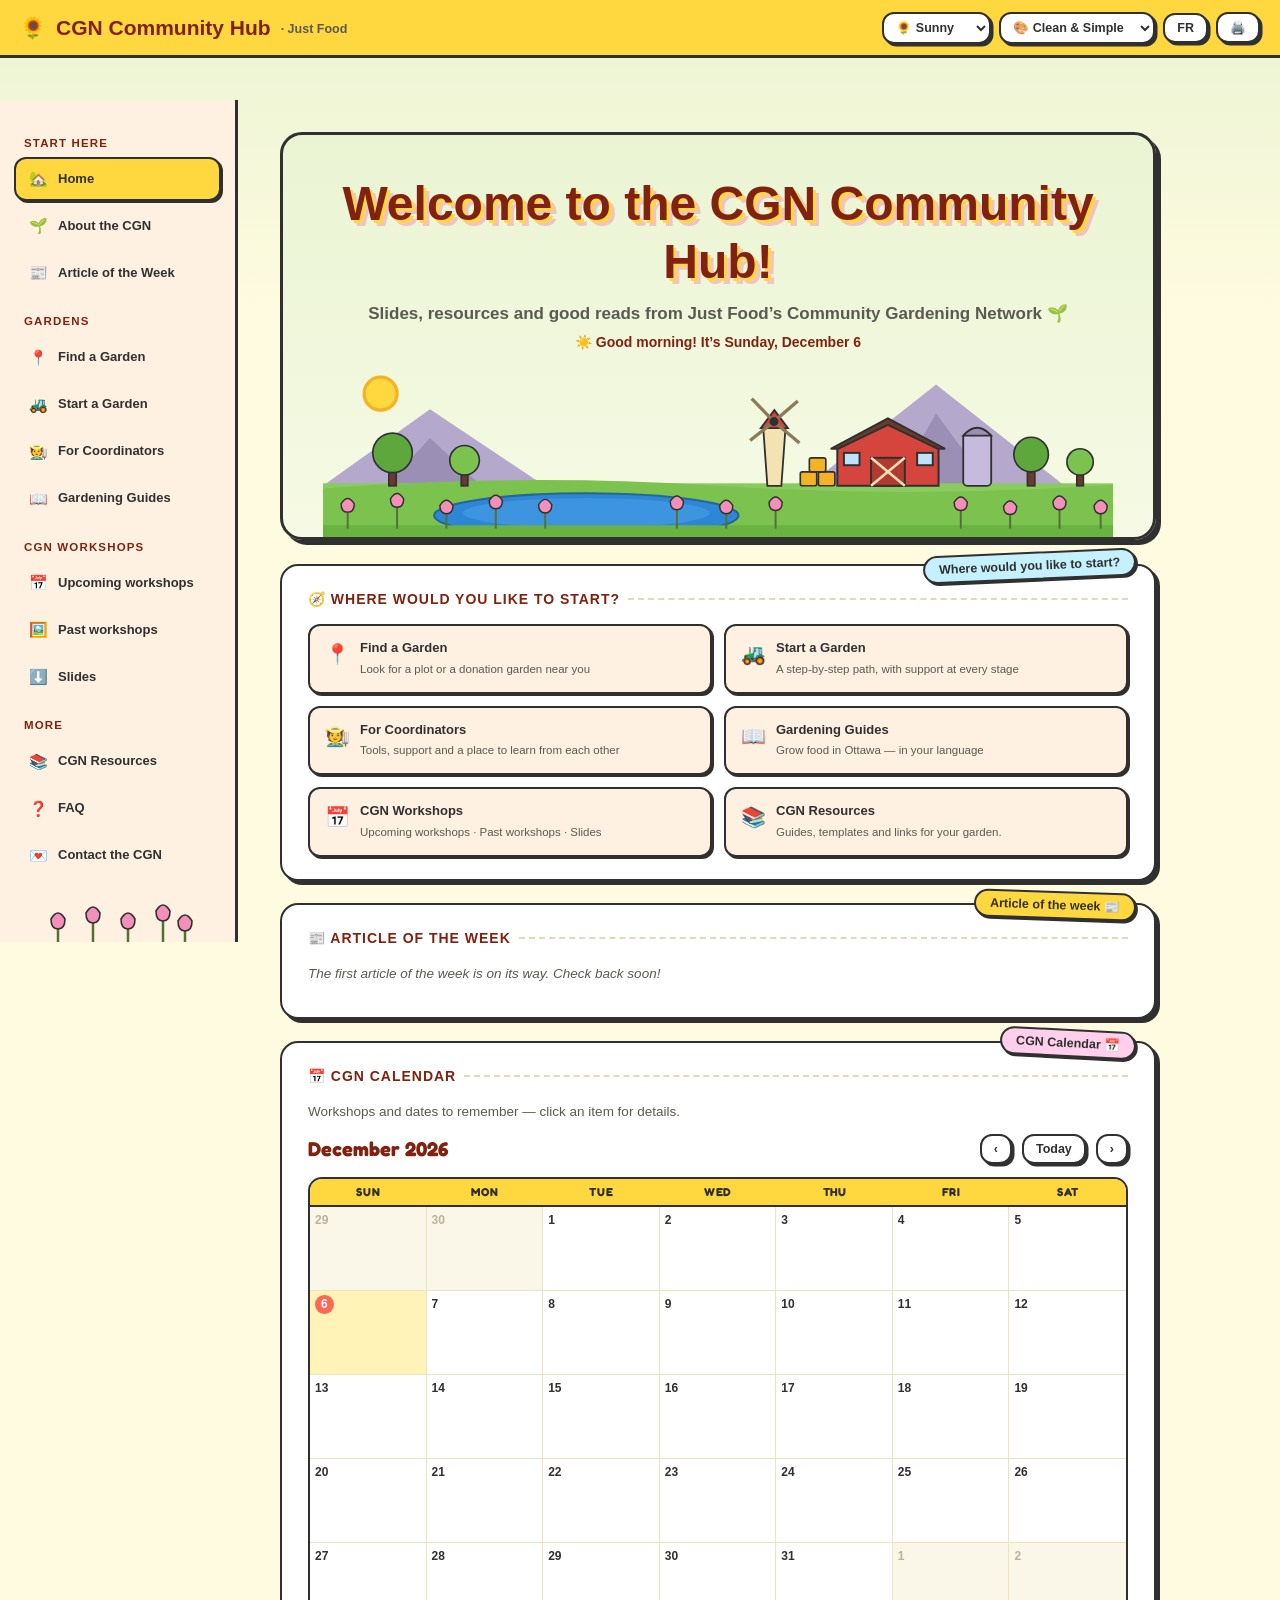
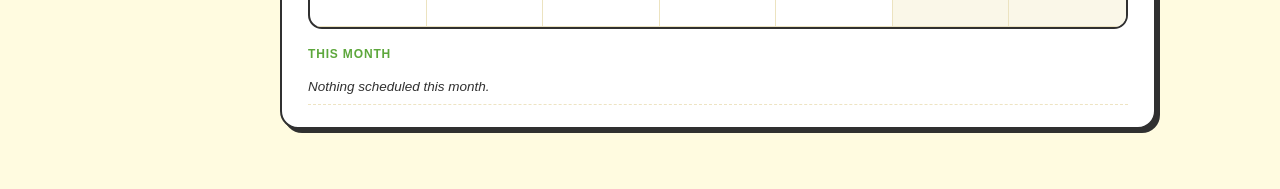
==== index.html @ 7075d959 "Add TEST BUILD banner and index.html redirect for GitHub Pages Preparing the public Hub for its firs" ====
<!DOCTYPE html>
<html lang="en">
<head>
<meta charset="UTF-8">
<meta http-equiv="refresh" content="0; url=CGN_Community_Hub.html">
<link rel="canonical" href="CGN_Community_Hub.html">
<title>CGN Community Hub &mdash; redirecting</title>
<style>body{font:400 15px/1.5 -apple-system,BlinkMacSystemFont,sans-serif;max-width:640px;margin:48px auto;padding:0 16px;color:#222}</style>
</head>
<body>
<p>Redirecting to the <a href="CGN_Community_Hub.html">CGN Community Hub</a>&hellip;</p>
<p><small>If the page doesn&rsquo;t load in a moment, click the link above.</small></p>
</body>
</html>
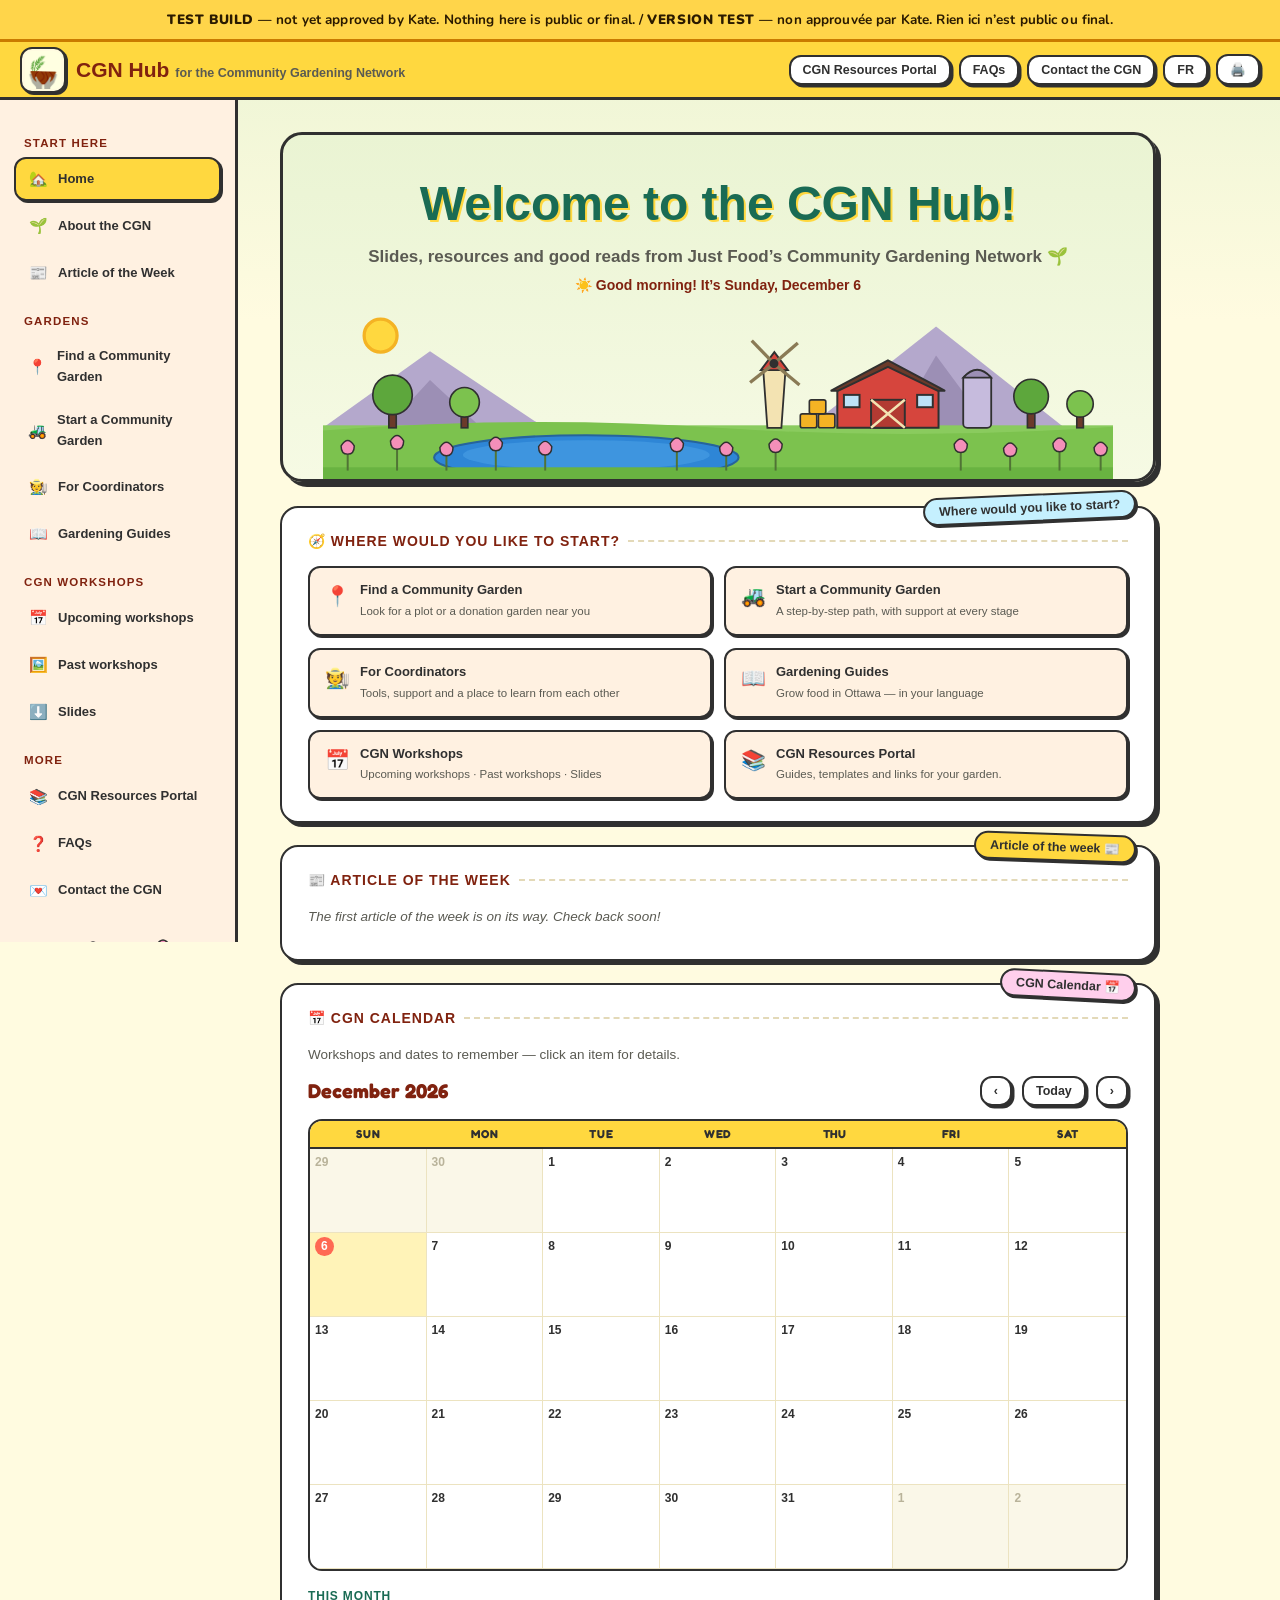
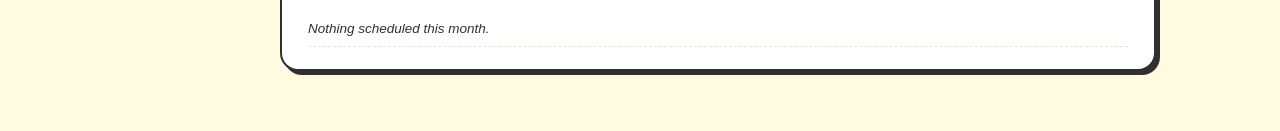
==== commit f9f9272a: "Prompt 001: rename public site to "CGN Hub" - Rename files: the public site becomes CGN_Hub.html; Na" ====
--- a/index.html
+++ b/index.html
@@ -2,13 +2,13 @@
 <html lang="en">
 <head>
 <meta charset="UTF-8">
-<meta http-equiv="refresh" content="0; url=CGN_Community_Hub.html">
-<link rel="canonical" href="CGN_Community_Hub.html">
-<title>CGN Community Hub &mdash; redirecting</title>
+<meta http-equiv="refresh" content="0; url=CGN_Hub.html">
+<link rel="canonical" href="CGN_Hub.html">
+<title>CGN Hub &mdash; redirecting</title>
 <style>body{font:400 15px/1.5 -apple-system,BlinkMacSystemFont,sans-serif;max-width:640px;margin:48px auto;padding:0 16px;color:#222}</style>
 </head>
 <body>
-<p>Redirecting to the <a href="CGN_Community_Hub.html">CGN Community Hub</a>&hellip;</p>
+<p>Redirecting to the <a href="CGN_Hub.html">CGN Hub</a>&hellip;</p>
 <p><small>If the page doesn&rsquo;t load in a moment, click the link above.</small></p>
 </body>
 </html>
